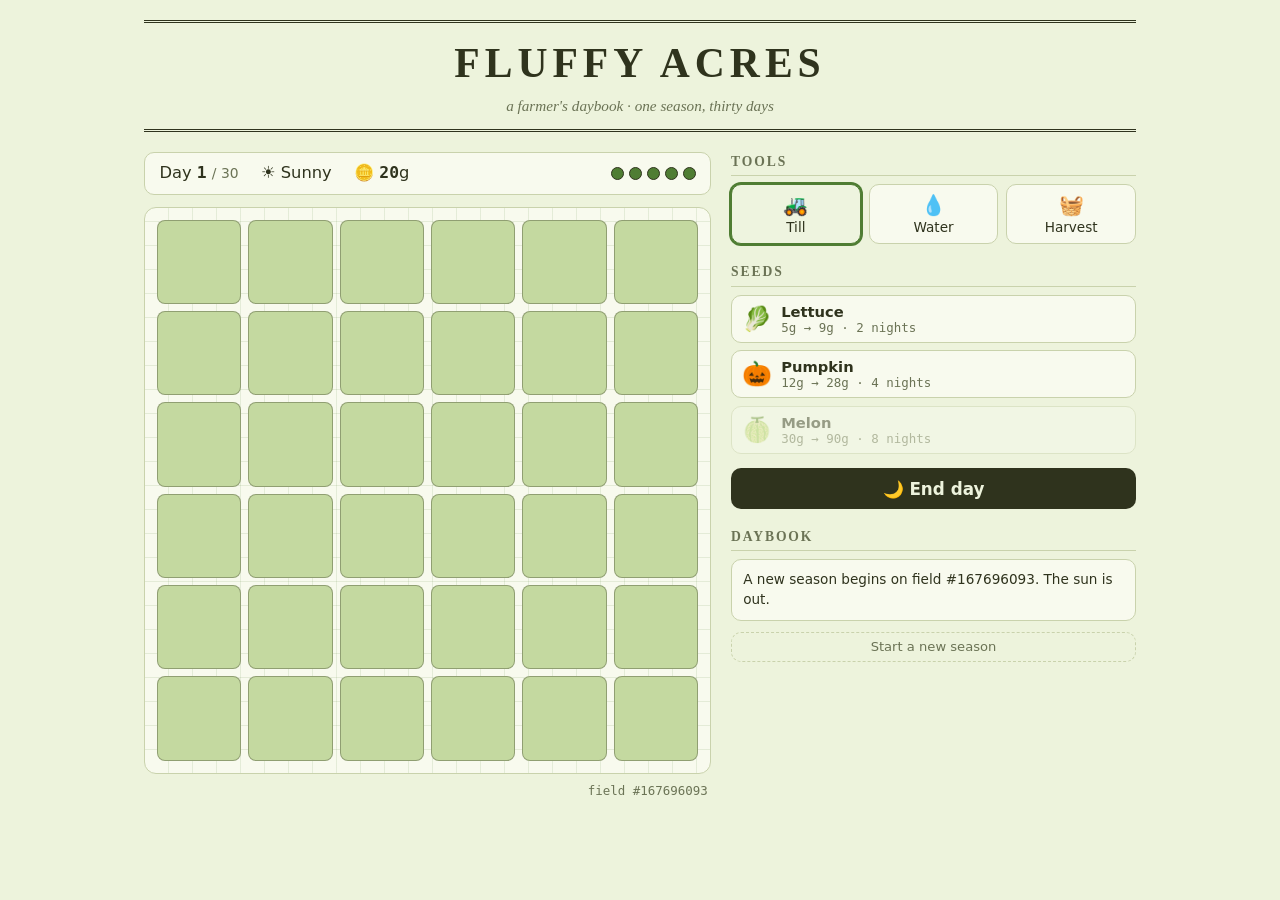
==== index.html @ 17a7a392 "Add Fluffy Acres: playable 30-day farm game (phase 1) Pure-rules engine (engine.js) with the agent s" ====
<!DOCTYPE html>
<html lang="en">
<head>
  <meta charset="utf-8" />
  <meta name="viewport" content="width=device-width, initial-scale=1" />
  <title>Fluffy Acres</title>
  <link rel="stylesheet" href="style.css" />
</head>
<body>
  <header class="masthead">
    <h1>Fluffy Acres</h1>
    <p class="tagline">a farmer's daybook &middot; one season, thirty days</p>
  </header>

  <main>
    <section class="field-wrap">
      <div class="report">
        <div class="report-item">Day <b id="day" class="num">1</b> <span class="of">/ 30</span></div>
        <div class="report-item" id="weather">☀️ Sunny</div>
        <div class="report-item">🪙 <b id="gold" class="num">20</b>g</div>
        <div class="report-item energy" id="energy" title="Energy — every action costs 1"></div>
      </div>
      <div id="board" class="board"></div>
      <p class="field-note" id="field-note"></p>
    </section>

    <aside class="panel">
      <h2>Tools</h2>
      <div class="tools" id="tools"></div>
      <h2>Seeds</h2>
      <div class="seeds" id="seeds"></div>
      <button id="end-day" class="end-day">🌙 End day</button>
      <h2>Daybook</h2>
      <ul id="log" class="log"></ul>
      <button id="new-game" class="new-game">Start a new season</button>
    </aside>
  </main>

  <div id="gameover" class="gameover hidden">
    <div class="gameover-card">
      <h2>The season is over</h2>
      <p class="final">🪙 <b id="final-gold" class="num">0</b> gold</p>
      <p class="final-note">Can you beat it next season?</p>
      <button id="play-again" class="end-day">Play again</button>
    </div>
  </div>

  <script src="engine.js"></script>
  <script src="ui.js"></script>
</body>
</html>
---- style.css ----
/* ── Fluffy Acres ── meadow-paper almanac look, no dependencies. */

:root {
  --paper: #edf3dc;
  --card: #f8faee;
  --ink: #2f331d;
  --muted: #6b7355;
  --line: #c9d2ac;
  --grass: #c4d9a0;
  --soil: #a0764f;
  --soil-wet: #7c5a3c;
  --sprout: #4f7d33;
  --gold: #c79a18;
  --rain: #4e86be;
  --nope: #b5502f;
  --ready-glow: #e8c84a;
  --display: "Iowan Old Style", "Palatino Linotype", "Book Antiqua", Georgia, serif;
  --body: system-ui, -apple-system, "Segoe UI", sans-serif;
  --mono: ui-monospace, "SF Mono", Menlo, Consolas, monospace;
}

* { box-sizing: border-box; }

body {
  margin: 0;
  padding: 1.25rem 1rem 3rem;
  background: var(--paper);
  color: var(--ink);
  font-family: var(--body);
  line-height: 1.45;
}

.num { font-family: var(--mono); font-weight: 600; }

/* Masthead — set like an almanac title plate. */
.masthead {
  max-width: 62rem;
  margin: 0 auto 1.25rem;
  text-align: center;
  border-top: 3px double var(--ink);
  border-bottom: 3px double var(--ink);
  padding: 0.6rem 0 0.7rem;
}
.masthead h1 {
  margin: 0;
  font-family: var(--display);
  font-size: clamp(1.9rem, 5vw, 2.6rem);
  font-weight: 600;
  letter-spacing: 0.12em;
  text-transform: uppercase;
}
.tagline {
  margin: 0.15rem 0 0;
  color: var(--muted);
  font-style: italic;
  font-family: var(--display);
  font-size: 0.95rem;
}

main {
  max-width: 62rem;
  margin: 0 auto;
  display: flex;
  gap: 1.25rem;
  align-items: flex-start;
}

/* ── The field ── */
.field-wrap { flex: 1.4; min-width: 0; }

.report {
  display: flex;
  flex-wrap: wrap;
  align-items: center;
  gap: 0.4rem 1.4rem;
  padding: 0.55rem 0.9rem;
  margin-bottom: 0.75rem;
  background: var(--card);
  border: 1px solid var(--line);
  border-radius: 10px;
  font-size: 1.02rem;
}
.report-item .of { color: var(--muted); font-size: 0.85em; }
.report-item.energy { display: flex; gap: 5px; margin-left: auto; align-items: center; }
.pip {
  width: 13px; height: 13px;
  border-radius: 50%;
  background: var(--sprout);
  border: 1.5px solid var(--ink);
}
.pip.spent { background: transparent; opacity: 0.45; }

/* Graph-paper field plan. */
.board {
  display: grid;
  grid-template-columns: repeat(6, 1fr);
  gap: 7px;
  padding: 12px;
  background:
    repeating-linear-gradient(0deg, transparent 0 23px, rgba(79, 125, 51, 0.12) 23px 24px),
    repeating-linear-gradient(90deg, transparent 0 23px, rgba(79, 125, 51, 0.12) 23px 24px),
    var(--card);
  border: 1px solid var(--line);
  border-radius: 12px;
}
.tile {
  aspect-ratio: 1;
  border: 1.5px solid rgba(47, 51, 29, 0.35);
  border-radius: 8px;
  background: var(--grass);
  font-size: clamp(1.2rem, 3.6vw, 1.7rem);
  line-height: 1;
  cursor: pointer;
  padding: 0;
  transition: transform 80ms ease, box-shadow 80ms ease;
  position: relative;
}
.tile:hover { transform: translateY(-1.5px); box-shadow: 0 3px 6px rgba(47, 51, 29, 0.18); }
.tile.tilled {
  background: var(--soil);
  background-image: repeating-linear-gradient(0deg, transparent 0 6px, rgba(0, 0, 0, 0.08) 6px 8px);
}
.tile.tilled.watered { background-color: var(--soil-wet); }
.tile.watered::after {
  content: "💧";
  position: absolute;
  top: 2px; right: 3px;
  font-size: 0.55em;
}
.tile.ready {
  box-shadow: 0 0 0 2.5px var(--ready-glow), 0 0 10px 1px var(--ready-glow);
}
.field-note {
  margin: 0.5rem 0.2rem 0;
  color: var(--muted);
  font-family: var(--mono);
  font-size: 0.78rem;
  text-align: right;
}

/* ── Panel ── */
.panel { flex: 1; min-width: 15.5rem; }
.panel h2 {
  font-family: var(--display);
  font-size: 0.85rem;
  font-weight: 600;
  text-transform: uppercase;
  letter-spacing: 0.14em;
  color: var(--muted);
  border-bottom: 1px solid var(--line);
  padding-bottom: 0.25rem;
  margin: 1.1rem 0 0.5rem;
}
.panel h2:first-child { margin-top: 0; }

.tools { display: flex; gap: 0.5rem; }
.tool {
  flex: 1;
  display: flex;
  flex-direction: column;
  align-items: center;
  gap: 2px;
  padding: 0.5rem 0.25rem;
  font-family: var(--body);
  font-size: 0.85rem;
  background: var(--card);
  color: var(--ink);
  border: 1.5px solid var(--line);
  border-radius: 10px;
  cursor: pointer;
}
.tool-emoji { font-size: 1.25rem; }

.seeds { display: flex; flex-direction: column; gap: 0.45rem; }
.seed {
  display: grid;
  grid-template-columns: auto 1fr;
  grid-template-rows: auto auto;
  column-gap: 0.6rem;
  align-items: center;
  text-align: left;
  padding: 0.45rem 0.6rem;
  background: var(--card);
  color: var(--ink);
  border: 1.5px solid var(--line);
  border-radius: 10px;
  cursor: pointer;
  font-family: var(--body);
}
.seed-emoji { grid-row: 1 / 3; font-size: 1.5rem; }
.seed-name { font-weight: 600; font-size: 0.92rem; }
.seed-econ { font-family: var(--mono); font-size: 0.78rem; color: var(--muted); }
.seed:disabled { opacity: 0.45; cursor: not-allowed; }

.tool.selected, .seed.selected {
  border-color: var(--sprout);
  box-shadow: 0 0 0 2px var(--sprout);
  background: #eef4df;
}

.end-day {
  width: 100%;
  margin-top: 0.9rem;
  padding: 0.65rem;
  font-size: 1.05rem;
  font-weight: 600;
  font-family: var(--body);
  color: var(--paper);
  background: var(--ink);
  border: none;
  border-radius: 10px;
  cursor: pointer;
}
.end-day:hover:not(:disabled) { background: #454a2c; }
.end-day:disabled { opacity: 0.5; cursor: not-allowed; }

.log {
  list-style: none;
  margin: 0;
  padding: 0.5rem 0.7rem;
  max-height: 13rem;
  overflow-y: auto;
  background: var(--card);
  border: 1px solid var(--line);
  border-radius: 10px;
  font-size: 0.85rem;
}
.log li { padding: 0.12rem 0; border-bottom: 1px dotted var(--line); }
.log li:last-child { border-bottom: none; }
.log li.nope { color: var(--nope); }

.new-game {
  margin-top: 0.7rem;
  width: 100%;
  padding: 0.4rem;
  background: none;
  border: 1.5px dashed var(--line);
  border-radius: 10px;
  color: var(--muted);
  font-family: var(--body);
  font-size: 0.82rem;
  cursor: pointer;
}
.new-game:hover { color: var(--ink); border-color: var(--muted); }

/* ── Season's end ── */
.gameover {
  position: fixed;
  inset: 0;
  background: rgba(47, 51, 29, 0.55);
  display: flex;
  align-items: center;
  justify-content: center;
  padding: 1rem;
}
.gameover.hidden { display: none; }
.gameover-card {
  background: var(--paper);
  border: 3px double var(--ink);
  border-radius: 14px;
  padding: 1.6rem 2.2rem;
  text-align: center;
  max-width: 22rem;
}
.gameover-card h2 { font-family: var(--display); margin: 0 0 0.4rem; }
.final { font-size: 2rem; margin: 0.2rem 0; }
.final-note { color: var(--muted); margin: 0 0 1rem; }

button:focus-visible, .tile:focus-visible {
  outline: 2.5px solid var(--rain);
  outline-offset: 2px;
}

@media (max-width: 760px) {
  main { flex-direction: column; }
  .panel { width: 100%; }
}

@media (prefers-reduced-motion: reduce) {
  * { transition: none !important; animation: none !important; }
}
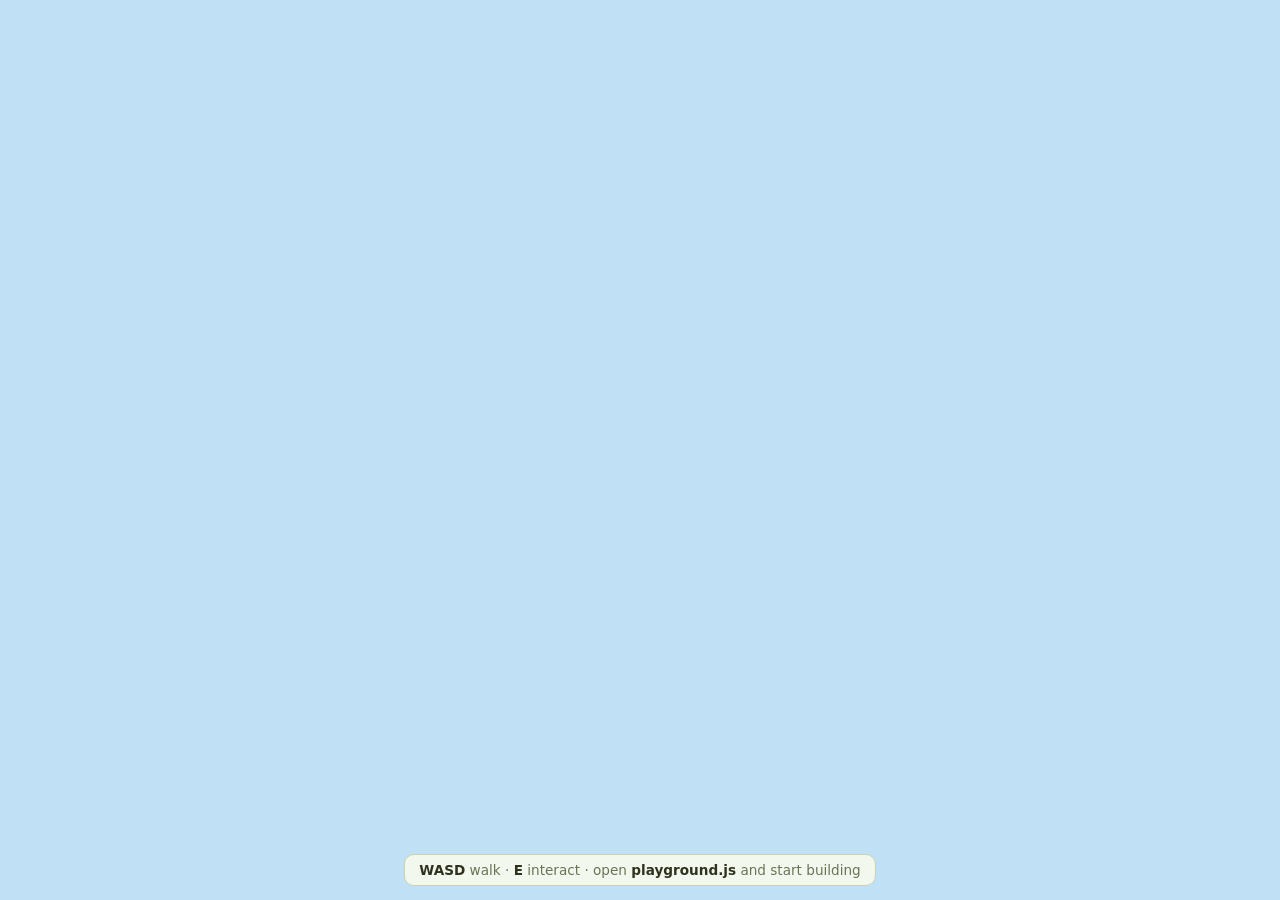
==== commit f25cdd3e: "Turn the root into an empty 3D playground Minimal three.js starter (scene, sunlight, ground, walkabl" ====
--- a/index.html
+++ b/index.html
@@ -3,49 +3,33 @@
 <head>
   <meta charset="utf-8" />
   <meta name="viewport" content="width=device-width, initial-scale=1" />
-  <title>Fluffy Acres</title>
-  <link rel="stylesheet" href="style.css" />
+  <title>The Playground</title>
+  <style>
+    * { box-sizing: border-box; }
+    html, body { height: 100%; }
+    body { margin: 0; overflow: hidden; background: #bfe0f5; font-family: system-ui, sans-serif; }
+    #app, #app canvas { position: fixed; inset: 0; display: block; }
+    .hint {
+      position: fixed;
+      bottom: 14px;
+      left: 50%;
+      transform: translateX(-50%);
+      padding: 0.45rem 0.9rem;
+      background: rgba(248, 250, 238, 0.92);
+      border: 1px solid #c9d2ac;
+      border-radius: 10px;
+      color: #6b7355;
+      font-size: 0.85rem;
+      white-space: nowrap;
+    }
+    .hint b { color: #2f331d; }
+  </style>
 </head>
 <body>
-  <header class="masthead">
-    <h1>Fluffy Acres</h1>
-    <p class="tagline">a farmer's daybook &middot; one season, thirty days</p>
-  </header>
+  <div id="app"></div>
+  <div class="hint"><b>WASD</b> walk &middot; <b>E</b> interact &middot; open <b>playground.js</b> and start building</div>
 
-  <main>
-    <section class="field-wrap">
-      <div class="report">
-        <div class="report-item">Day <b id="day" class="num">1</b> <span class="of">/ 30</span></div>
-        <div class="report-item" id="weather">☀️ Sunny</div>
-        <div class="report-item">🪙 <b id="gold" class="num">20</b>g</div>
-        <div class="report-item energy" id="energy" title="Energy — every action costs 1"></div>
-      </div>
-      <div id="board" class="board"></div>
-      <p class="field-note" id="field-note"></p>
-    </section>
-
-    <aside class="panel">
-      <h2>Tools</h2>
-      <div class="tools" id="tools"></div>
-      <h2>Seeds</h2>
-      <div class="seeds" id="seeds"></div>
-      <button id="end-day" class="end-day">🌙 End day</button>
-      <h2>Daybook</h2>
-      <ul id="log" class="log"></ul>
-      <button id="new-game" class="new-game">Start a new season</button>
-    </aside>
-  </main>
-
-  <div id="gameover" class="gameover hidden">
-    <div class="gameover-card">
-      <h2>The season is over</h2>
-      <p class="final">🪙 <b id="final-gold" class="num">0</b> gold</p>
-      <p class="final-note">Can you beat it next season?</p>
-      <button id="play-again" class="end-day">Play again</button>
-    </div>
-  </div>
-
-  <script src="engine.js"></script>
-  <script src="ui.js"></script>
+  <script src="lib/three.min.js"></script>
+  <script src="playground.js"></script>
 </body>
 </html>
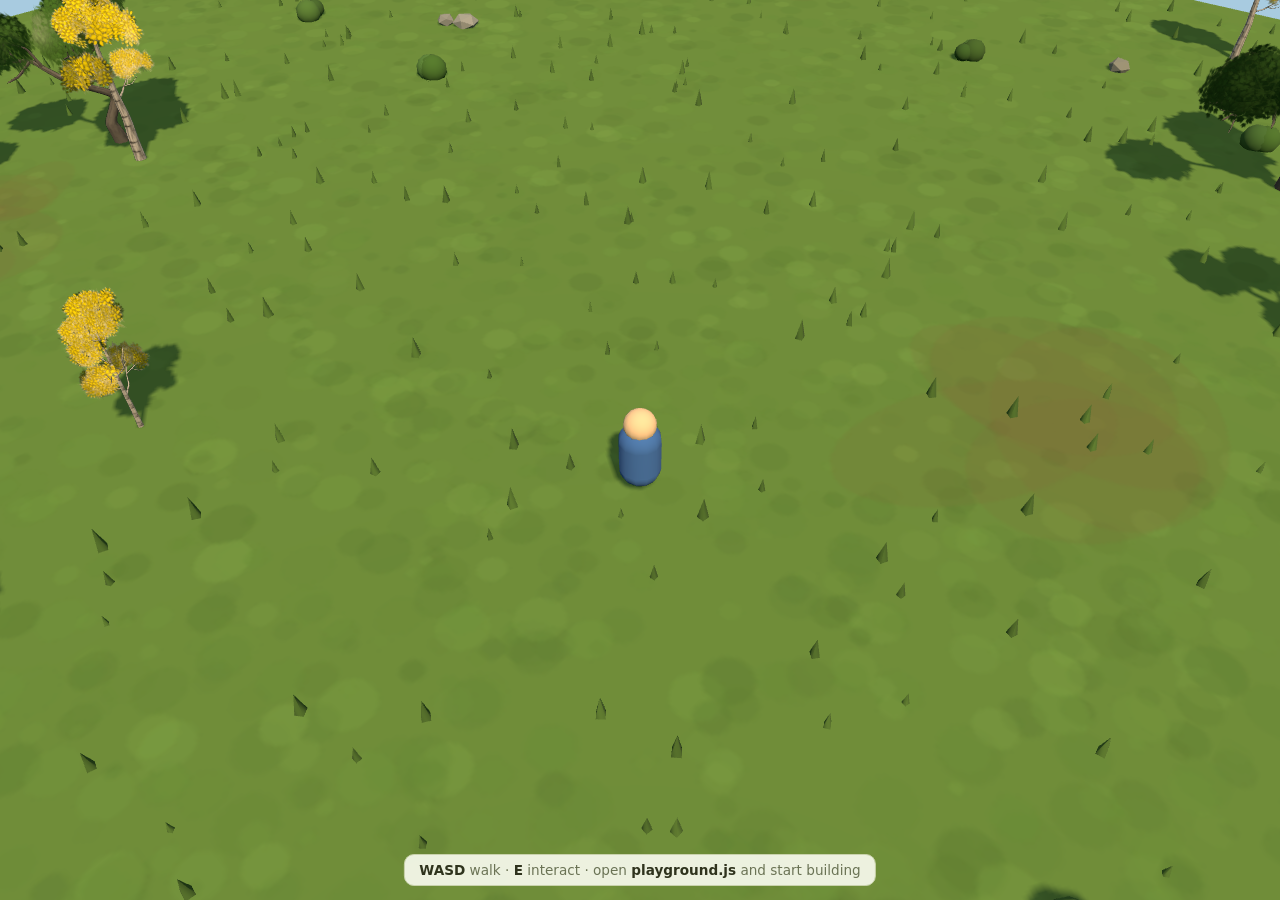
==== commit 75df4b20: "Real trees: Quaternius Stylized Nature models (CC0) Maples and birches as textured glTF models in as" ====
--- a/index.html
+++ b/index.html
@@ -30,6 +30,7 @@
   <div class="hint"><b>WASD</b> walk &middot; <b>E</b> interact &middot; open <b>playground.js</b> and start building</div>
 
   <script src="lib/three.min.js"></script>
+  <script src="lib/GLTFLoader.js"></script>
   <script src="playground.js"></script>
 </body>
 </html>
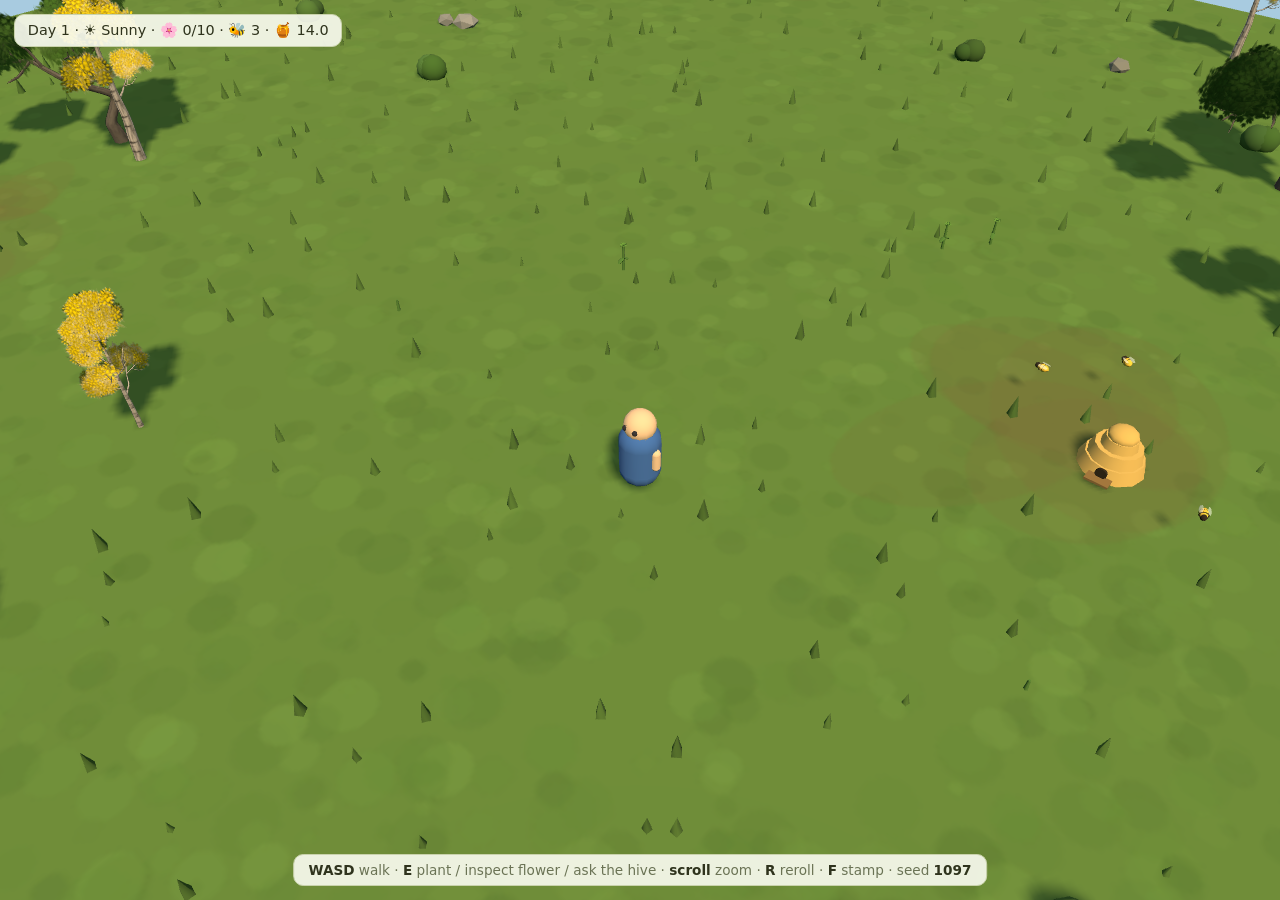
==== commit 52ac111e: "The world comes alive: weather, flowers, bees The meadow now runs on its own. Three layers, each rea" ====
--- a/index.html
+++ b/index.html
@@ -23,11 +23,44 @@
       white-space: nowrap;
     }
     .hint b { color: #2f331d; }
+
+    /* The world's vital signs, top left. */
+    #hud {
+      position: fixed;
+      top: 14px;
+      left: 14px;
+      padding: 0.45rem 0.8rem;
+      background: rgba(248, 250, 238, 0.92);
+      border: 1px solid #c9d2ac;
+      border-radius: 10px;
+      color: #2f331d;
+      font-size: 0.9rem;
+      font-variant-numeric: tabular-nums; /* digits stop jittering as they change */
+    }
+
+    /* A message that appears when you do something, then gets out of the way. */
+    #toast {
+      position: fixed;
+      top: 56px;
+      left: 14px;
+      padding: 0.4rem 0.8rem;
+      background: rgba(47, 51, 29, 0.88);
+      border-radius: 10px;
+      color: #f6f8ec;
+      font-size: 0.85rem;
+      opacity: 0;
+      transform: translateY(-6px);
+      transition: opacity 0.25s, transform 0.25s;
+      pointer-events: none;
+    }
+    #toast.show { opacity: 1; transform: none; }
   </style>
 </head>
 <body>
   <div id="app"></div>
-  <div class="hint"><b>WASD</b> walk &middot; <b>E</b> interact &middot; open <b>playground.js</b> and start building</div>
+  <div id="hud">&hellip;</div>
+  <div id="toast"></div>
+  <div class="hint"><b>WASD</b> walk &middot; <b>E</b> plant / inspect flower / ask the hive &middot; <b>scroll</b> zoom &middot; <b>R</b> reroll &middot; <b>F</b> stamp &middot; seed <b id="seed">&hellip;</b></div>
 
   <script src="lib/three.min.js"></script>
   <script src="lib/GLTFLoader.js"></script>
